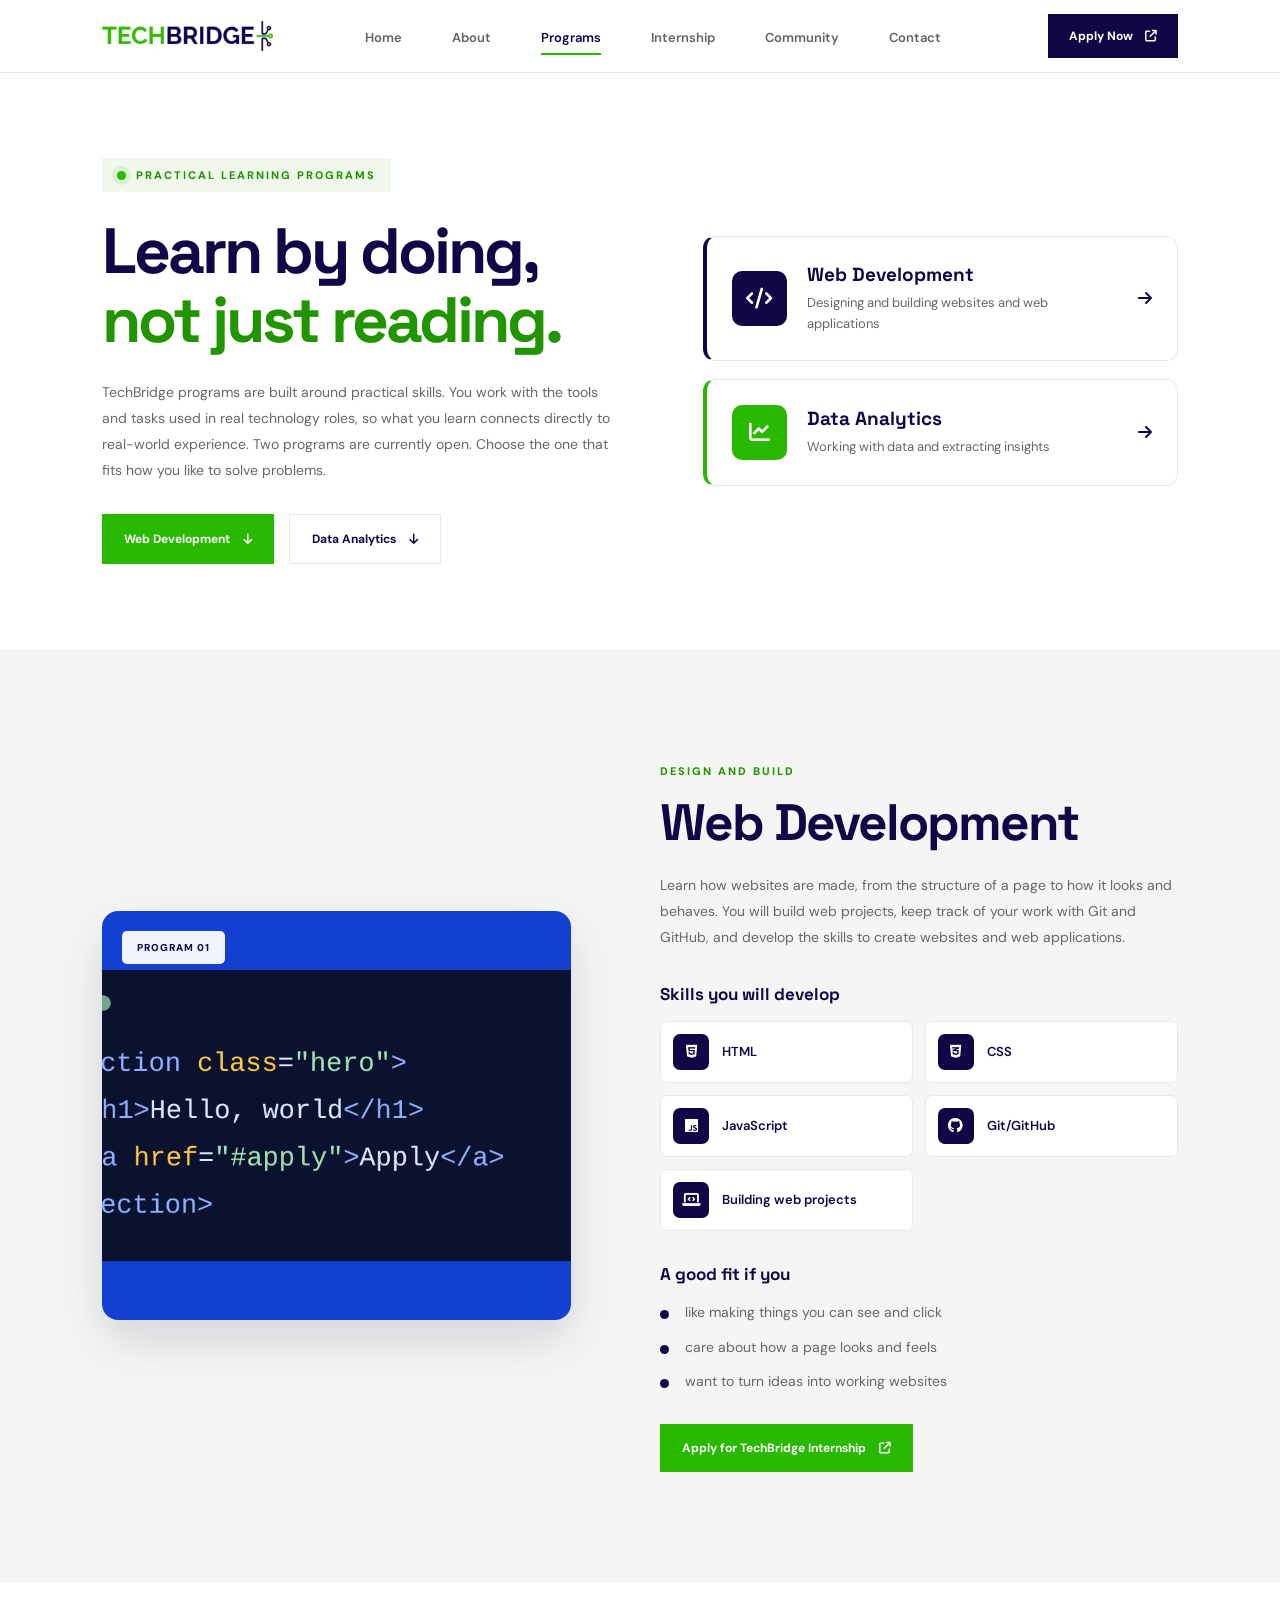
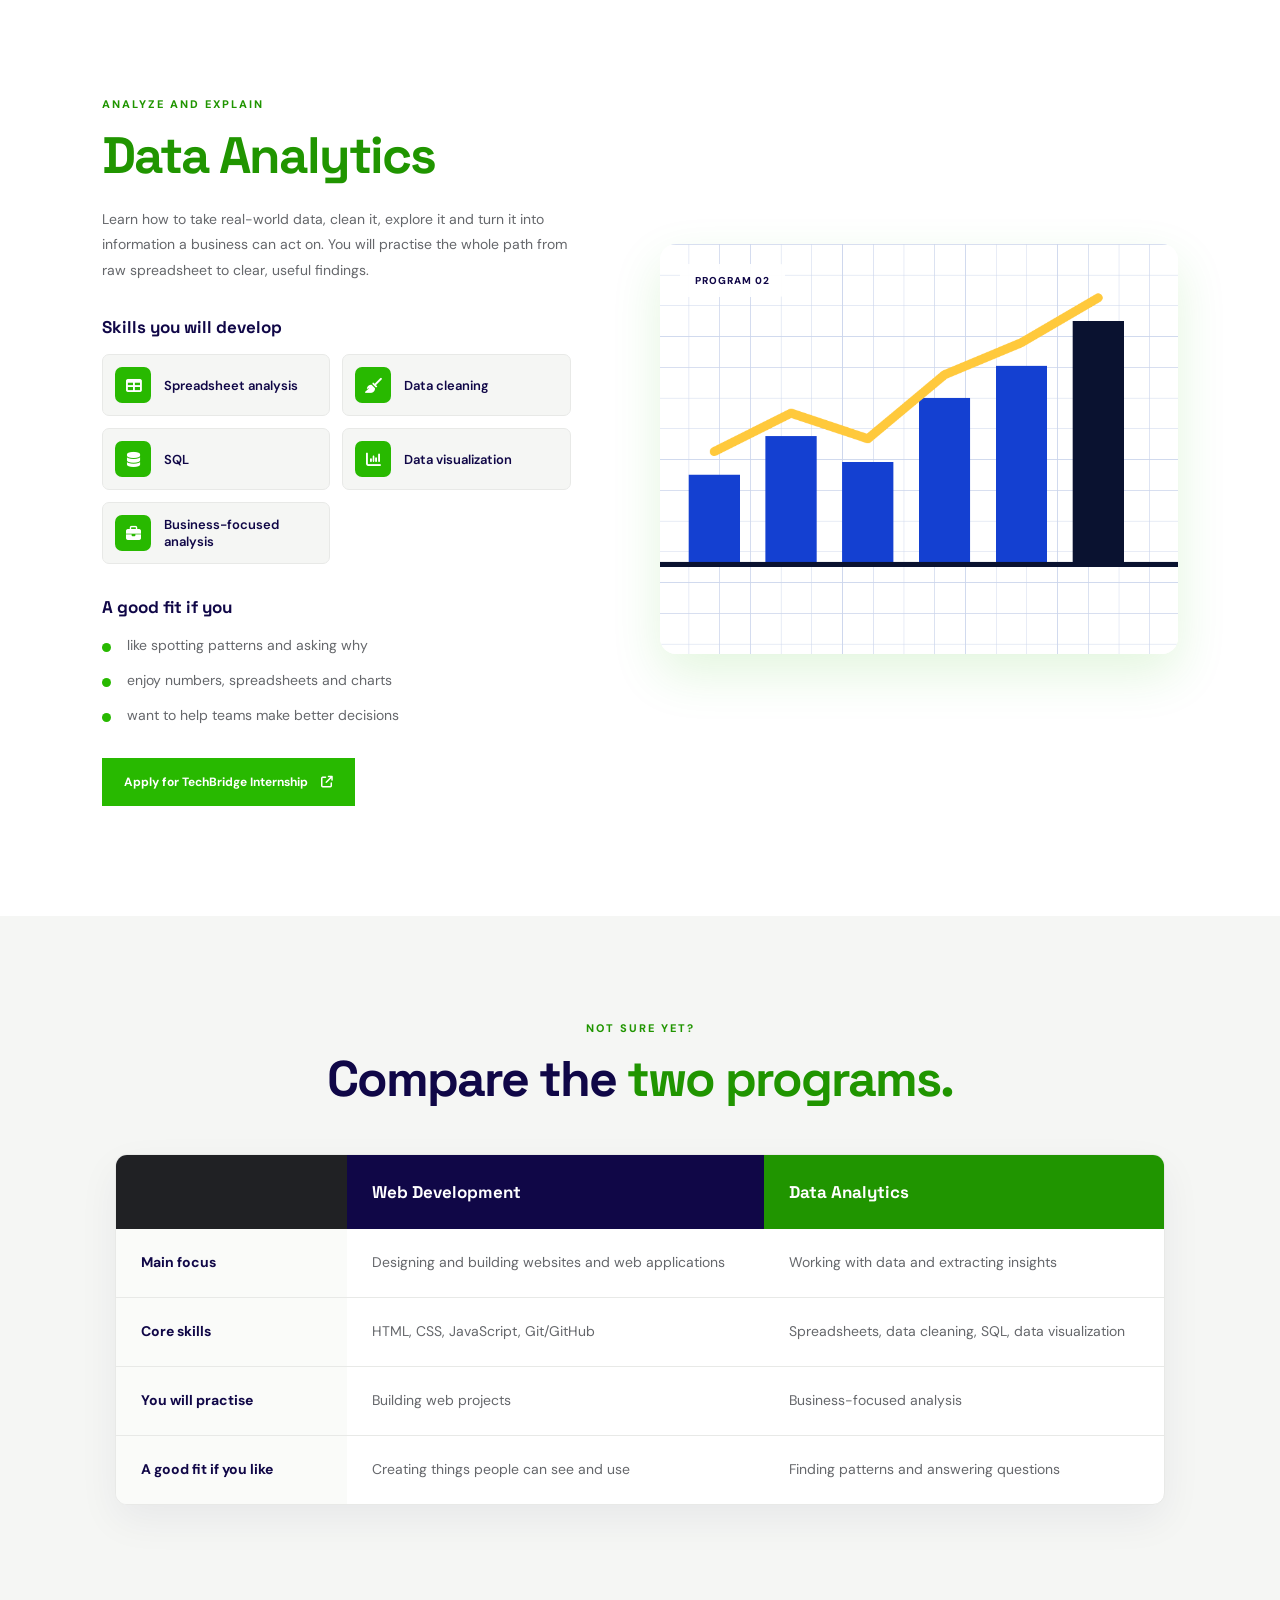
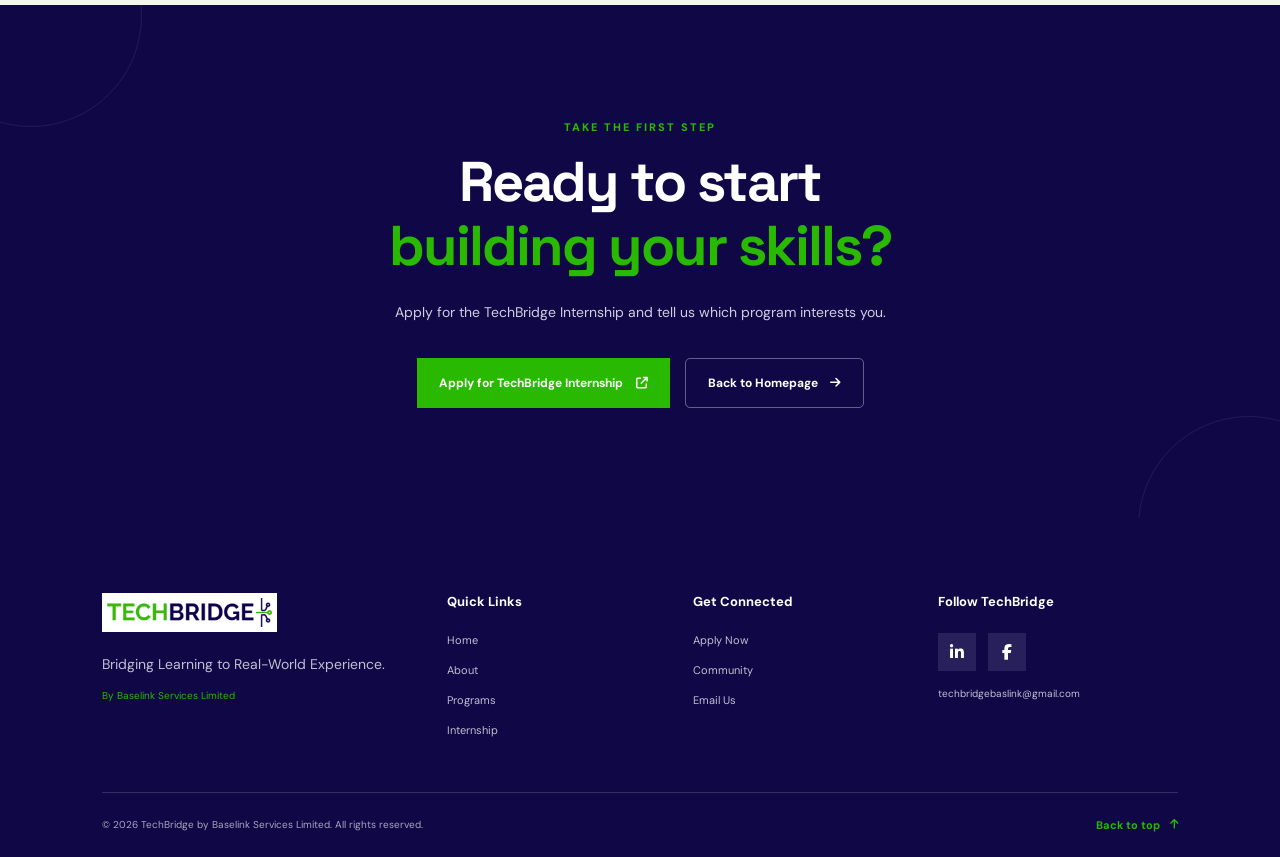
==== programs.html @ 49ab15d7 "Add files via upload" ====
<!DOCTYPE html>
<html lang="en">

<head>
    <meta charset="UTF-8">
    <meta name="viewport" content="width=device-width, initial-scale=1.0">
    <title>Programs | TechBridge</title>
    <meta name="description" content="Explore TechBridge's practical Web Development and Data Analytics programs and apply for the TechBridge internship.">

    <!-- Google Fonts -->
    <link rel="preconnect" href="https://fonts.googleapis.com">
    <link rel="preconnect" href="https://fonts.gstatic.com" crossorigin>
    <link href="https://fonts.googleapis.com/css2?family=DM+Sans:wght@400;500;600;700;800&family=Space+Grotesk:wght@400;500;600;700&display=swap" rel="stylesheet">

    <!-- Font Awesome -->
    <link rel="stylesheet" href="https://cdnjs.cloudflare.com/ajax/libs/font-awesome/6.7.2/css/all.min.css">

    <!-- Task 1 styles first, then the Programs additions -->
    <link rel="stylesheet" href="styles.css">
    <link rel="stylesheet" href="programs.css">
</head>

<body>

    <!-- NAVIGATION -->
    <header class="header">
        <nav class="navbar">

            <a href="index.html" class="logo">
                <img src="images/techbridge-logo.png" alt="TechBridge Logo">
            </a>

            <ul class="nav-links">
                <li><a href="index.html">Home</a></li>
                <li><a href="index.html#about">About</a></li>
                <li><a href="programs.html" class="active" aria-current="page">Programs</a></li>
                <li><a href="index.html#internship">Internship</a></li>
                <li><a href="index.html#community">Community</a></li>
                <li><a href="#contact">Contact</a></li>
            </ul>

            <a href="https://forms.gle/8EbdSy5ttGfLZfjv5" class="nav-button" target="_blank" rel="noopener noreferrer">
                Apply Now <i class="fa-solid fa-arrow-up-right-from-square"></i>
            </a>

            <!-- Mobile Navigation -->
            <details class="mobile-navigation">
                <summary>
                    <i class="fa-solid fa-bars"></i>
                </summary>

                <div class="mobile-links">
                    <a href="index.html">Home</a>
                    <a href="index.html#about">About</a>
                    <a href="programs.html">Programs</a>
                    <a href="index.html#internship">Internship</a>
                    <a href="index.html#community">Community</a>
                    <a href="#contact">Contact</a>
                    <a href="https://forms.gle/8EbdSy5ttGfLZfjv5" target="_blank" rel="noopener noreferrer">Apply Now</a>
                </div>
            </details>

        </nav>
    </header>


    <main>

        <!-- PROGRAMS OVERVIEW -->
        <section class="page-hero" id="top">

            <div class="page-hero-content">

                <div class="hero-label">
                    <span class="status-dot"></span>
                    Practical learning programs
                </div>

                <h1>
                    Learn by doing,
                    <span>not just reading.</span>
                </h1>

                <p class="hero-description">
                    TechBridge programs are built around practical skills.
                    You work with the tools and tasks used in real technology
                    roles, so what you learn connects directly to real-world
                    experience. Two programs are currently open. Choose the one
                    that fits how you like to solve problems.
                </p>

                <div class="hero-buttons">
                    <a href="#web-development" class="primary-button">
                        Web Development
                        <i class="fa-solid fa-arrow-down"></i>
                    </a>

                    <a href="#data-analytics" class="secondary-button">
                        Data Analytics
                        <i class="fa-solid fa-arrow-down"></i>
                    </a>
                </div>

            </div>

            <!-- Quick chooser -->
            <div class="path-chooser">

                <a href="#web-development" class="path-card path-web">
                    <span class="path-icon"><i class="fa-solid fa-code"></i></span>
                    <div>
                        <strong>Web Development</strong>
                        <p>Designing and building websites and web applications</p>
                    </div>
                    <i class="fa-solid fa-arrow-right path-arrow"></i>
                </a>

                <a href="#data-analytics" class="path-card path-data">
                    <span class="path-icon"><i class="fa-solid fa-chart-line"></i></span>
                    <div>
                        <strong>Data Analytics</strong>
                        <p>Working with data and extracting insights</p>
                    </div>
                    <i class="fa-solid fa-arrow-right path-arrow"></i>
                </a>

            </div>

        </section>


        <!-- WEB DEVELOPMENT -->
        <section class="program-detail web-detail section-padding" id="web-development">

            <div class="detail-image">
                <img src="images/web-development.png" alt="Web development illustration">
                <span class="program-number">PROGRAM 01</span>
            </div>

            <div class="detail-body">

                <span class="section-label">DESIGN AND BUILD</span>

                <h2>Web Development</h2>

                <p class="detail-intro">
                    Learn how websites are made, from the structure of a page
                    to how it looks and behaves. You will build web projects,
                    keep track of your work with Git and GitHub, and develop the
                    skills to create websites and web applications.
                </p>

                <h3>Skills you will develop</h3>

                <ul class="skill-list">
                    <li><i class="fa-brands fa-html5"></i> HTML</li>
                    <li><i class="fa-brands fa-css3-alt"></i> CSS</li>
                    <li><i class="fa-brands fa-js"></i> JavaScript</li>
                    <li><i class="fa-brands fa-github"></i> Git/GitHub</li>
                    <li><i class="fa-solid fa-laptop-code"></i> Building web projects</li>
                </ul>

                <h3>A good fit if you</h3>

                <ul class="fit-list">
                    <li>like making things you can see and click</li>
                    <li>care about how a page looks and feels</li>
                    <li>want to turn ideas into working websites</li>
                </ul>

                <a href="https://forms.gle/8EbdSy5ttGfLZfjv5" class="primary-button" target="_blank" rel="noopener noreferrer">
                    Apply for TechBridge Internship
                    <i class="fa-solid fa-arrow-up-right-from-square"></i>
                </a>

            </div>

        </section>


        <!-- DATA ANALYTICS -->
        <section class="program-detail data-detail section-padding" id="data-analytics">

            <div class="detail-image">
                <img src="images/data-analytics.png" alt="Data analytics illustration">
                <span class="program-number">PROGRAM 02</span>
            </div>

            <div class="detail-body">

                <span class="section-label">ANALYZE AND EXPLAIN</span>

                <h2>Data Analytics</h2>

                <p class="detail-intro">
                    Learn how to take real-world data, clean it, explore it and
                    turn it into information a business can act on. You will
                    practise the whole path from raw spreadsheet to clear,
                    useful findings.
                </p>

                <h3>Skills you will develop</h3>

                <ul class="skill-list">
                    <li><i class="fa-solid fa-table"></i> Spreadsheet analysis</li>
                    <li><i class="fa-solid fa-broom"></i> Data cleaning</li>
                    <li><i class="fa-solid fa-database"></i> SQL</li>
                    <li><i class="fa-solid fa-chart-column"></i> Data visualization</li>
                    <li><i class="fa-solid fa-briefcase"></i> Business-focused analysis</li>
                </ul>

                <h3>A good fit if you</h3>

                <ul class="fit-list">
                    <li>like spotting patterns and asking why</li>
                    <li>enjoy numbers, spreadsheets and charts</li>
                    <li>want to help teams make better decisions</li>
                </ul>

                <a href="https://forms.gle/8EbdSy5ttGfLZfjv5" class="primary-button" target="_blank" rel="noopener noreferrer">
                    Apply for TechBridge Internship
                    <i class="fa-solid fa-arrow-up-right-from-square"></i>
                </a>

            </div>

        </section>


        <!-- COMPARISON -->
        <section class="compare section-padding" id="compare">

            <div class="section-heading">
                <span class="section-label">NOT SURE YET?</span>

                <h2>
                    Compare the
                    <span>two programs.</span>
                </h2>
            </div>

            <div class="table-wrap">
                <table>
                    <caption class="sr-only">Comparison of the Web Development and Data Analytics programs</caption>
                    <thead>
                        <tr>
                            <th scope="col"><span class="sr-only">Feature</span></th>
                            <th scope="col" class="col-web">Web Development</th>
                            <th scope="col" class="col-data">Data Analytics</th>
                        </tr>
                    </thead>
                    <tbody>
                        <tr>
                            <th scope="row">Main focus</th>
                            <td>Designing and building websites and web applications</td>
                            <td>Working with data and extracting insights</td>
                        </tr>
                        <tr>
                            <th scope="row">Core skills</th>
                            <td>HTML, CSS, JavaScript, Git/GitHub</td>
                            <td>Spreadsheets, data cleaning, SQL, data visualization</td>
                        </tr>
                        <tr>
                            <th scope="row">You will practise</th>
                            <td>Building web projects</td>
                            <td>Business-focused analysis</td>
                        </tr>
                        <tr>
                            <th scope="row">A good fit if you like</th>
                            <td>Creating things people can see and use</td>
                            <td>Finding patterns and answering questions</td>
                        </tr>
                    </tbody>
                </table>
            </div>

        </section>


        <!-- CALL TO ACTION -->
        <section class="programs-cta section-padding" id="apply">

            <div class="programs-cta-content">

                <span class="section-label">TAKE THE FIRST STEP</span>

                <h2>
                    Ready to start
                    <span>building your skills?</span>
                </h2>

                <p>
                    Apply for the TechBridge Internship and tell us which
                    program interests you.
                </p>

                <div class="hero-buttons">
                    <a href="https://forms.gle/8EbdSy5ttGfLZfjv5" class="primary-button" target="_blank" rel="noopener noreferrer">
                        Apply for TechBridge Internship
                        <i class="fa-solid fa-arrow-up-right-from-square"></i>
                    </a>

                    <a href="index.html" class="light-button">
                        Back to Homepage
                        <i class="fa-solid fa-arrow-right"></i>
                    </a>
                </div>

            </div>

        </section>

    </main>


    <!-- FOOTER -->
    <footer class="footer" id="contact">

        <div class="footer-main">

            <div class="footer-brand">

                <a href="index.html" class="footer-logo">
                    <img src="images/techbridge-logo.png" alt="TechBridge Logo">
                </a>

                <p>
                    Bridging Learning to Real-World Experience.
                </p>

                <span class="footer-company">
                    By Baselink Services Limited
                </span>

            </div>


            <div class="footer-links">

                <h4>Quick Links</h4>

                <a href="index.html">Home</a>
                <a href="index.html#about">About</a>
                <a href="programs.html">Programs</a>
                <a href="index.html#internship">Internship</a>

            </div>


            <div class="footer-links">

                <h4>Get Connected</h4>

                <a href="https://forms.gle/8EbdSy5ttGfLZfjv5" target="_blank" rel="noopener noreferrer">Apply Now</a>
                <a href="index.html#community">Community</a>
                <a href="mailto:techbridgebaslink@gmail.com">
                    Email Us
                </a>

            </div>


            <div class="footer-social">

                <h4>Follow TechBridge</h4>

                <div class="social-icons">

                    <a href="https://www.linkedin.com/company/techbridge-services/" target="_blank" rel="noopener noreferrer" aria-label="TechBridge on LinkedIn">
                        <i class="fa-brands fa-linkedin-in"></i>
                    </a>

                    <a href="https://www.facebook.com/p/Baselink-Services-100066771475783/" target="_blank" rel="noopener noreferrer" aria-label="Baselink Services on Facebook">
                        <i class="fa-brands fa-facebook-f"></i>
                    </a>

                </div>

                <p>techbridgebaslink@gmail.com</p>

            </div>

        </div>


        <div class="footer-bottom">

            <p>
                &copy; 2026 TechBridge by Baselink Services Limited.
                All rights reserved.
            </p>

            <a href="#top">
                Back to top
                <i class="fa-solid fa-arrow-up"></i>
            </a>

        </div>

    </footer>

</body>
</html>
---- styles.css ----
:root {
    --green: #28b900;
    --green-dark: #209500;
    --navy: #100747;
    --white: #ffffff;
    --ash: #f5f6f4;
    --text: #65676b;
    --dark: #202124;
    --border: #e8e9e7;
    --transition: 0.35s ease;
    --body-size: 14px;
    --body-size-mobile: 14px;
    --body-line-height: 1.8;
}

* {
    margin: 0;
    padding: 0;
    box-sizing: border-box;
}

html {
    scroll-behavior: smooth;
}

body {
    font-family: 'DM Sans', sans-serif;
    color: var(--dark);
    background: var(--white);
    overflow-x: hidden;
    max-width: 100%;
}

a {
    text-decoration: none;
    color: inherit;
}

img {
    width: 100%;
    display: block;
    object-fit: cover;
} 

.section-padding {
    padding: 105px 8%;
}

.section-label {
    display: block;
    font-size: 11px;
    font-weight: 800;
    letter-spacing: 2.5px;
    color: var(--green-dark);
    margin-bottom: 20px;
}


/* ==========================================
   NAVBAR
========================================== */

.header {
    position: sticky;
    top: 0;
    z-index: 1000;
    background: var(--white);
    border-bottom: 1px solid var(--border);
}

.navbar {
    min-height: 72px;
    padding: 0 8%;
    display: flex;
    align-items: center;
    justify-content: space-between;
    gap: 30px;
}

.logo {
    width: 155px;
    flex-shrink: 0;
    
}

.logo img {
    object-fit: contain;
    width: auto;
    height: 30px; 
}

.nav-links {
    display: flex;
    align-items: center;
    gap: 50px;
    list-style: none;
}

.nav-links a {
    position: relative;
    font-size: 13px;
    font-weight: 600;
    color: #626262;
    padding: 12px 0;
    transition: var(--transition);
}

.nav-links a::after {
    content: "";
    position: absolute;
    left: 0;
    bottom: 3px;
    width: 0;
    height: 2px;
    background: var(--green);
    transition: width 0.3s ease;
}

.nav-links a:hover {
    color: var(--navy);
}

.nav-links a:hover::after {
    width: 100%;
}


.nav-button {
    background: var(--navy);
    color: var(--white);
    padding: 14px 21px;
    display: flex;
    align-items: center;
    gap: 12px;
    font-size: 12px;
    font-weight: 700;
    transition: var(--transition);
}

.nav-button:hover {
    background: var(--green-dark);
    transform: translateY(-3px);
}


/* MOBILE NAV */

.mobile-navigation {
    display: none;
    position: relative;
}

.mobile-navigation summary {
    list-style: none;
    cursor: pointer;
    background: var(--ash);
    width: 43px;
    height: 43px;
    display: grid;
    place-items: center;
    color: var(--navy);
    font-size: 19px;
}

.mobile-navigation summary::-webkit-details-marker {
    display: none;
}

.mobile-links {
    position: absolute;
    top: 55px;
    right: 0;
    width: 240px;
    padding: 12px;
    background: var(--white);
    box-shadow: 0 15px 40px rgba(16, 7, 71, 0.12);
    border: 1px solid var(--border);
    display: flex;
    flex-direction: column;
    animation: menuOpen 0.25s ease;
}

.mobile-links a {
    padding: 13px;
    font-size: 13px;
    font-weight: 600;
    transition: var(--transition);
}

.mobile-links a:hover {
    background: var(--ash);
    color: var(--green-dark);
    padding-left: 20px;
}


/* ==========================================
   HERO
========================================== */

.hero {
    min-height: auto;
    padding: 50px 8% 80px;
    display: grid;
    grid-template-columns: 1.05fr 0.95fr;
    align-items: center;
    gap: 60px;
}

.hero-label {
    display: inline-flex;
    align-items: center;
    gap: 10px;
    padding: 10px 15px;
    background: #f0f8ed;
    color: var(--navy);
    font-size: 11px;
    font-weight: 700;
    margin-bottom: 28px;
}

.status-dot {
    width: 8px;
    height: 8px;
    background: var(--green);
    border-radius: 50%;
}

.hero h1 {
    font-family: 'Space Grotesk', sans-serif;
    font-size: clamp(48px, 5.5vw, 73px);
    line-height: 1.08;
    letter-spacing: -3px;
    color: var(--navy);
}

.hero h1 span {
    color: var(--green);
    display: block;
}

.hero-description {
    max-width: 500px;
    font-size: var(--body-size);
    line-height: var(--body-line-height);
    color: var(--text);
    margin: 25px 0 30px;
}

.hero-buttons {
    display: flex;
    flex-wrap: wrap;
    gap: 13px;

}

.primary-button,
.secondary-button {
    padding: 16px 22px;
    display: inline-flex;
    align-items: center;
    gap: 13px;
    font-size: 12px;
    font-weight: 700;
    transition: var(--transition);
}

.primary-button {
    background: var(--green);
    color: var(--white);
}

.primary-button:hover {
    background: var(--navy);
    transform: translateY(-4px);
    box-shadow: 0 10px 25px rgba(16, 7, 71, 0.15);
}

.secondary-button {
    border: 1px solid var(--border);
    color: var(--navy);
}

.secondary-button:hover {
    background: var(--ash);
    border-color: var(--navy);
}

.hero-bottom {
    display: flex;
    align-items: center;
    gap: 15px;
    margin-top: 60px;
}

.hero-line {
    width: 45px;
    height: 2px;
    background: var(--green);
}

.hero-bottom p {
    display: flex;
    flex-direction: column;
    gap: 4px;
}

.hero-bottom strong {
    color: var(--navy);
    font-size: 10px;
    letter-spacing: 2px;
}

.hero-bottom span {
    color: #929292;
    font-size: 10px;
}


/* HERO IMAGE */

.hero-visual {
    position: relative;
    min-height: 480px;
    display: flex;
    align-items: center;
    justify-content: center;
}

.visual-background {
    position: absolute;
    width: 82%;
    height: 90%;
    right: 0;
    top: 0;
    background: var(--ash);
    border-radius: 48% 48% 0 0;
}

.hero-image {
    position: relative;
    z-index: 1;
    width: 86%;
    height: 405px;
    overflow: hidden;
    border-radius: 3px;
    box-shadow: 15px 15px 0 rgba(40, 185, 0, 0.15);
}

.hero-image img {
    height: 100%;
    transition: transform 0.7s ease;
}

.hero-image:hover img {
    transform: scale(1.05);
}

.floating-note {
    position: absolute;
    z-index: 2;
    bottom: 55px;
    left: 0;
    display: flex;
    align-items: center;
    gap: 13px;
    background: var(--white);
    padding: 16px;
    box-shadow: 0 10px 35px rgba(0, 0, 0, 0.1);
    animation: float 4s ease-in-out infinite;
}

.note-icon {
    width: 42px;
    height: 42px;
    background: #eef8e9;
    color: var(--green-dark);
    display: grid;
    place-items: center;
}

.floating-note strong {
    font-size: 12px;
    color: var(--navy);
}

.floating-note p {
    font-size: 10px;
    color: var(--text);
    margin-top: 4px;
}

.visual-caption {
    position: absolute;
    right: 0;
    bottom: 5px;
    display: flex;
    gap: 14px;
    font-size: 9px;
    font-weight: 800;
    letter-spacing: 1px;
    color: var(--navy);
}


/* ==========================================
   ABOUT
========================================== */

.about {
    background: var(--ash);
}

.section-heading {
    text-align: center;
    margin-bottom: 65px;
}

.section-heading h2,
.programs-heading h2 {
    font-family: 'Space Grotesk', sans-serif;
    font-size: clamp(35px, 4vw, 48px);
    line-height: 1.2;
    letter-spacing: -1.5px;
    color: var(--navy);
}

.section-heading h2 span,
.programs-heading h2 span {
    color: var(--green-dark);
}

.about-content {
    display: grid;
    grid-template-columns: 1fr 0.9fr;
    align-items: center;
    gap: 80px;
}

.about-image {
    height: 350px;
    position: relative;
    overflow: hidden;
    border-radius: 16px;
    box-shadow: 0 12px 35px rgba(16, 7, 71, 0.19);
}

.about-image img {
    height: 100%;
    transition: transform 0.7s ease;
}

.about-image:hover img {
    transform: scale(1.04);
}

.image-caption {
    position: absolute;
    bottom: 18px;
    left: 18px;
    right: 18px;
    padding: 17px;
    display: flex;
    justify-content: space-around;
    background: var(--navy);
    color: var(--white);
    font-size: 9px;
    font-weight: 800;
    letter-spacing: 1px;
}

.about-text .small-heading {
    color: var(--green-dark);
    font-size: 11px;
    font-weight: 800;
    letter-spacing: 2px;
}

.about-text h3 {
    font-family: 'Space Grotesk', sans-serif;
    font-size: 36px;
    line-height: 1.25;
    color: var(--navy);
    margin: 18px 0 22px;
}

.about-text p {
    color: var(--text);
    font-size: var(--body-size);
    line-height: var(--body-line-height);
    margin-bottom: 17px;
}

.text-link {
    display: inline-flex;
    align-items: center;
    gap: 12px;
    margin-top: 15px;
    color: var(--navy);
    font-size: 12px;
    font-weight: 800;
    transition: var(--transition);
}

.text-link:hover {
    color: var(--green-dark);
    gap: 19px;
}


/* ==========================================
   PROGRAMS
========================================== */

.programs {
    background: var(--white);
}

.programs-heading {
    display: flex;
    justify-content: space-between;
    align-items: end;
    gap: 50px;
    margin-bottom: 55px;
}

.programs-heading p {
    max-width: 390px;
    color: var(--text);
    font-size: var(--body-size);
    line-height: var(--body-line-height);
}

.program-list {
    display: grid;
    grid-template-columns: repeat(2, 1fr);
    gap: 30px;
}

.program-item {
    position: relative;
    border: 1px solid var(--border);
    transition: var(--transition);
    overflow: hidden;
}

.program-item:hover {
    transform: translateY(-7px);
    border-color: var(--green);
    box-shadow: 0 20px 45px rgba(16, 7, 71, 0.08);
}

.program-image {
    height: 265px;
    overflow: hidden;
    position: relative;
}

.program-image img {
    height: 100%;
    transition: transform 0.7s ease;
}

.program-item:hover .program-image img {
    transform: scale(1.07);
}

.program-number {
    position: absolute;
    top: 18px;
    left: 18px;
    padding: 10px 13px;
    background: var(--white);
    color: var(--navy);
    font-size: 11px;
    font-weight: 800;
}

.program-info {
    padding: 30px;
}

.program-category {
    font-size: 10px;
    font-weight: 800;
    color: var(--green-dark);
    letter-spacing: 2px;
}

.program-info h3 {
    font-family: 'Space Grotesk', sans-serif;
    font-size: 27px;
    color: var(--navy);
    margin: 13px 0;
}

.program-info p {
    color: var(--text);
    font-size: var(--body-size);
    line-height: var(--body-line-height);
}

.program-link {
    display: inline-flex;
    gap: 12px;
    margin-top: 24px;
    font-size: 12px;
    font-weight: 800;
    color: var(--navy);
    transition: var(--transition);
}

.program-link:hover {
    color: var(--green-dark);
    gap: 20px;
}

.program-icon {
    position: absolute;
    top: 235px;
    right: 25px;
    width: 58px;
    height: 58px;
    border: 5px solid var(--white);
    border-radius: 50%;
    background: var(--green);
    color: var(--white);
    display: grid;
    place-items: center;
    transition: var(--transition);
}

.program-item:hover .program-icon {
    background: var(--navy);
    transform: rotate(10deg);
}


/* ==========================================
   INTERNSHIP
========================================== */

.internship {
    background: var(--navy);
    color: var(--white);
    display: grid;
    grid-template-columns: 1.1fr 0.9fr;
    align-items: center;
    gap: 70px;
    overflow: hidden;
}

.internship .section-label {
    color: var(--green);
}

.internship-content h2 {
    font-family: 'Space Grotesk', sans-serif;
    font-size: clamp(38px, 4.5vw, 55px);
    line-height: 1.15;
    letter-spacing: -2px;
    margin-bottom: 25px;
}

.internship-content h2 span {
    display: block;
    color: var(--green);
}

.internship-content > p {
    color: #c5c2d5;
    font-size: var(--body-size);
    line-height: var(--body-line-height);
}

.internship-details {
    display: flex;
    flex-direction: column;
    gap: 22px;
    margin: 35px 0;
}

.internship-detail {
    display: flex;
    align-items: flex-start;
    gap: 18px;
}

.internship-detail > i {
    width: 43px;
    height: 43px;
    flex-shrink: 0;
    background: rgba(40, 185, 0, 0.12);
    color: var(--green);
    display: grid;
    place-items: center;
}

.internship-detail div {
    display: flex;
    flex-direction: column;
    gap: 5px;
}

.internship-detail strong {
    font-size: 13px;
}

.internship-detail span {
    color: #b8b5c9;
    font-size: 11px;
    line-height: 1.7;
}

.internship-button {
    display: inline-flex;
    align-items: center;
    gap: 15px;
    padding: 16px 22px;
    background: var(--green);
    color: var(--white);
    font-size: 12px;
    font-weight: 800;
    transition: var(--transition);
}

.internship-button:hover {
    background: var(--white);
    color: var(--navy);
    transform: translateY(-4px);
}


/* INTERNSHIP GRAPHIC */

.internship-visual {
    min-height: 390px;
    display: flex;
    justify-content: center;
    align-items: center;
    position: relative;
}

.internship-circle {
    position: relative;
    z-index: 2;
    width: 270px;
    height: 270px;
    border-radius: 50%;
    background: var(--green);
    color: var(--white);
    display: flex;
    flex-direction: column;
    justify-content: center;
    align-items: center;
    box-shadow: 0 0 0 25px rgba(40, 185, 0, 0.08),
                0 0 0 55px rgba(40, 185, 0, 0.04);
    animation: pulse 4s ease-in-out infinite;
}

.internship-circle span {
    font-family: 'Space Grotesk', sans-serif;
    font-size: 100px;
    line-height: 1;
    font-weight: 700;
}

.internship-circle small {
    font-size: 10px;
    font-weight: 800;
    letter-spacing: 2px;
    text-align: center;
    line-height: 1.7;
}

.circle-decoration {
    position: absolute;
    width: 350px;
    height: 350px;
    border: 1px dashed rgba(255, 255, 255, 0.3);
    border-radius: 50%;
    animation: rotate 30s linear infinite;
}

.internship-caption {
    position: absolute;
    bottom: 0;
    font-size: 9px;
    letter-spacing: 3px;
    color: #aaa5c2;
}


/* ==========================================
   APPLICATION
========================================== */

.application {
    background: var(--ash);
    display: flex;
    align-items: center;
    justify-content: space-between;
    gap: 40px;
    overflow: hidden;
}

.application-content h2 {
    font-family: 'Space Grotesk', sans-serif;
    color: var(--navy);
    font-size: clamp(35px, 4vw, 50px);
    line-height: 1.2;
    letter-spacing: -1.5px;
}

.application-content h2 span {
    display: block;
    color: var(--green-dark);
}

.application-content p {
    color: var(--text);
    font-size: var(--body-size);
    line-height: var(--body-line-height);
    max-width: 520px;
    margin: 22px 0 28px;
}

.application-decoration {
    flex-shrink: 0;
    width: 170px;
    height: 170px;
    border: 2px solid rgba(40, 185, 0, 0.2);
    border-radius: 50%;
    display: grid;
    place-items: center;
    color: var(--green);
    font-size: 60px;
    animation: float 5s ease-in-out infinite;
}


/* ==========================================
   COMMUNITY
========================================== */

.community {
    display: flex;
    align-items: center;
    gap: 40px;
    background: var(--white);
}

.community-icon {
    width: 100px;
    height: 100px;
    flex-shrink: 0;
    border-radius: 50%;
    background: #eaf8e6;
    color: #1caa39;
    display: grid;
    place-items: center;
    font-size: 45px;
    transition: var(--transition);
}

.community:hover .community-icon {
    transform: scale(1.08) rotate(-8deg);
}

.community-content h2 {
    font-family: 'Space Grotesk', sans-serif;
    font-size: clamp(32px, 4vw, 45px);
    color: var(--navy);
    line-height: 1.2;
}

.community-content h2 span {
    color: var(--green-dark);
}

.community-content p {
    font-size: var(--body-size);
    color: var(--text);
    margin: 18px 0 25px;
    line-height: var(--body-line-height);
}

.community-button {
    display: inline-flex;
    align-items: center;
    gap: 15px;
    padding: 15px 22px;
    background: #1caa39;
    color: var(--white);
    font-size: 12px;
    font-weight: 700;
    transition: var(--transition);
}

.community-button:hover {
    background: var(--navy);
    transform: translateY(-4px);
}


/* ==========================================
   FOOTER
========================================== */

.footer {
    background: var(--navy);
    color: var(--white);
    padding: 75px 8% 25px;
}

.footer-main {
    display: grid;
    grid-template-columns: 1.5fr 1fr 1fr 1.2fr;
    gap: 45px;
    padding-bottom: 55px;
}

.footer-logo {
    display: block;
    width: 175px;
    background: var(--white);
    padding: 5px;
}

.footer-logo img {
    object-fit: contain;
}

.footer-brand p {
    color: #c1bfd0;
    font-size: var(--body-size);
    line-height: var(--body-line-height);
    margin-top: 20px;
}

.footer-company {
    display: inline-block;
    margin-top: 12px;
    color: var(--green);
    font-size: 10px;
}

.footer-links,
.footer-social {
    display: flex;
    flex-direction: column;
    gap: 16px;
}

.footer-links h4,
.footer-social h4 {
    font-size: 13px;
    margin-bottom: 7px;
}

.footer-links a {
    width: fit-content;
    font-size: 11px;
    color: #c1bfd0;
    transition: var(--transition);
}

.footer-links a:hover {
    color: var(--green);
    transform: translateX(5px);
}

.social-icons {
    display: flex;
    gap: 12px;
}

.social-icons a {
    width: 38px;
    height: 38px;
    display: grid;
    place-items: center;
    background: rgba(255, 255, 255, 0.1);
    color: var(--white);
    transition: var(--transition);
}

.social-icons a:hover {
    background: var(--green);
    transform: translateY(-4px);
}

.footer-social p {
    font-size: 10px;
    color: #c1bfd0;
    word-break: break-word;
}

.footer-bottom {
    border-top: 1px solid rgba(255, 255, 255, 0.15);
    padding-top: 25px;
    display: flex;
    justify-content: space-between;
    align-items: center;
    gap: 20px;
}

.footer-bottom p {
    color: #aaa6bd;
    font-size: 10px;
}

.footer-bottom a {
    display: flex;
    align-items: center;
    gap: 10px;
    color: var(--green);
    font-size: 11px;
    font-weight: 700;
    transition: var(--transition);
}

.footer-bottom a:hover {
    color: var(--white);
}


/* ==========TECHBRIDGE  ANIMATIONS============== */

/* ===== HERO ENTRANCE (plays on page load) ===== */

.hero-label,
.hero h1,
.hero-description,
.hero-buttons,
.hero-bottom {
    animation: slideUp 1s cubic-bezier(0.22, 1, 0.36, 1) both;
}

.hero-label       { animation-delay: 0.1s; }
.hero h1          { animation-delay: 0.3s; }
.hero-description { animation-delay: 0.5s; }
.hero-buttons     { animation-delay: 0.7s; }
.hero-bottom      { animation-delay: 0.9s; }

.hero-visual {
    animation: fadeIn 1.4s ease 0.4s both;
} 

/* ===== SCROLL REVEAL ===== */

@supports (animation-timeline: view()) {

    .about .section-heading,
    .about-image,
    .about-text,
    .programs-heading,
    .program-item,
    .internship-content,
    .internship-visual,
    .application-content,
    .community-icon,
    .community-content,
    .footer-main{
        animation: revealUp linear backwards;
        animation-timeline: view();
        animation-range: entry 0% cover 30%;
    }

    /* slide in from the sides */
    .about-image { animation-name: revealLeft; }
    .about-text  { animation-name: revealRight; }

    .program-item:nth-child(even) {
        animation-range: entry 10% cover 35%;
    }
}

@keyframes revealLeft {
    from { opacity: 0; transform: translateX(-70px); }
    to   { opacity: 1; transform: translateX(0); }
}

@keyframes revealRight {
    from { opacity: 0; transform: translateX(70px); }
    to   { opacity: 1; transform: translateX(0); }
}

/* ===== KEYFRAMES ===== */

@keyframes slideUp {
    from { opacity: 0; transform: translateY(50px); }
    to   { opacity: 1; transform: translateY(0); }
}

@keyframes fadeIn {
    from { opacity: 0; }
    to   { opacity: 1; }
}

@keyframes revealUp {
    from { opacity: 0; transform: translateY(70px); }
    to   { opacity: 1; transform: translateY(0); }
}

@keyframes float {
    0%, 100% { transform: translateY(0); }
    50%      { transform: translateY(-12px); }
}

@keyframes pulse {
    0%, 100% {
        box-shadow: 0 0 0 25px rgba(40,185,0,.08),
                    0 0 0 55px rgba(40,185,0,.04);
    }
    50% {
        box-shadow: 0 0 0 35px rgba(40,185,0,.08),
                    0 0 0 70px rgba(40,185,0,.04);
    }
}

@keyframes rotate {
    from { transform: rotate(0deg); }
    to   { transform: rotate(360deg); }
}

@keyframes menuOpen {
    from { opacity: 0; transform: translateY(-8px); }
    to   { opacity: 1; transform: translateY(0); }
}

/* ==========================================
   TABLET
========================================== */

@media (max-width: 1050px) {

    .navbar {
        padding: 0 5%;
        gap: 15px;
    }

    .nav-links {
        gap: 17px;
    }

    .nav-links a {
        font-size: 11px;
    }

    .nav-button {
        padding: 12px;
    }

    .hero,
    .section-padding {
        padding-left: 6%;
        padding-right: 6%;
    }

    .hero {
        padding: 45px 6% 70px;
        gap: 35px;
    }

    .logo img {
        height:34px;
    }

    .hero h1 {
        font-size: 55px;
    }

    .about-content {
        gap: 45px;
    }

    .footer-main {
        gap: 25px;
    }
}


/* ==========================================
   MOBILE
========================================== */

@media (max-width: 768px) {

    .navbar {
        min-height: 64px;
        padding: 0 5%;
    }

    .logo img {
        height: 32px;
    }
    .logo {
        width: 135px;
    }

    .nav-links,
    .nav-button {
        display: none;
    }

    .mobile-navigation {
        display: block;
    }

    .hero {
        grid-template-columns: 1fr;
        padding: 40px 6% 55px;
        gap: 35px;
    }

    .hero h1 {
        font-size: clamp(43px, 9vw, 58px);
        letter-spacing: -2px;
    }

    .hero-description {
        font-size: var(--body-size-mobile);
    }

    .hero-visual {
        min-height: 370px;
    }

    .hero-image {
        height: 315px;
    }

    .floating-note {
        bottom: 35px;
        left: -5px;
    }

    .hero-bottom {
        margin-top: 40px;
    }

    .section-padding {
        padding: 65px 6%;
    }

    .section-heading {
        margin-bottom: 40px;
    }

    .about-content {
        grid-template-columns: 1fr;
        gap: 30px;
    }

    .about-image {
        height: 340px;
    }

    .about-text h3 {
        font-size: 31px;
    }

    .programs-heading {
        flex-direction: column;
        align-items: flex-start;
        gap: 20px;
        margin-bottom: 30px;
    }

    .program-list {
        grid-template-columns: 1fr;
    }

    .internship {
        grid-template-columns: 1fr;
        gap: 35px;
    }

    .internship-visual {
        min-height: 340px;
    }

    .internship-circle {
        width: 230px;
        height: 230px;
    }

    .internship-circle span {
        font-size: 85px;
    }

    .circle-decoration {
        width: 290px;
        height: 290px;
    }

    .community {
        gap: 18px;
    }

    .community-icon {
        width: 70px;
        height: 70px;
        font-size: 32px;
    }

    .footer-main {
        grid-template-columns: repeat(2, 1fr);
        gap: 40px 25px;
    }
}


/* ==========================================
   SMALL MOBILE
========================================== */

@media (max-width: 480px) {

    .hero {
        padding-top: 30px;
    }
    
    .logo img{
        height: 30px;
    }

    .hero h1 {
        font-size: 43px;
    }

    .hero-label {
        font-size: 10px;
    }

    .hero-buttons {
        flex-direction: column;
        align-items: flex-start;
    }

    .primary-button,
    .secondary-button {
        justify-content: center;
    }

    .hero-visual {
        min-height: 310px;
    }

    .hero-image {
        height: 255px;
    }

    .visual-caption {
        font-size: 7px;
        gap: 9px;
    }

    .section-heading h2,
    .programs-heading h2 {
        font-size: 34px;
    }

    .about-image {
        height: 270px;
    }

    .about-text h3 {
        font-size: 28px;
    }

    .program-image {
        height: 220px;
    }

    .program-icon {
        top: 190px;
    }

    .program-info {
        padding: 24px;
    }

    .program-info h3 {
        font-size: 23px;
    }

    .internship-content h2 {
        font-size: 39px;
    }

    .application {
        flex-direction: column;
        align-items: flex-start;
    }

    .application-decoration {
        display: none;
    }

    .community {
        flex-direction: column;
        align-items: flex-start;
    }

    .community-content h2 {
        font-size: 34px;
    }

    .footer-main {
        grid-template-columns: 1fr;
        gap: 25px;
    }

    .footer-bottom {
        flex-direction: column;
        align-items: flex-start;
        line-height: 1.8;
    }
}


/* =========REDUCED MOTION================= */

@media (prefers-reduced-motion: reduce) {

    *,
    *::before,
    *::after {
        animation-duration: 0.01ms !important;
        animation-iteration-count: 1 !important;
        transition-duration: 0.01ms !important;
        scroll-behavior: auto !important;
    }
}

main,
footer {
    overflow-x: clip
}
---- programs.css ----
/* ==========================================
   TECHBRIDGE — PROGRAMS PAGE REDESIGN
   Complete programs.css
========================================== */

/* ==========================================
   1. GLOBAL PAGE SETTINGS
========================================== */

html {
    scroll-padding-top: 90px;
}

.nav-links a.active {
    color: var(--navy);
}

.nav-links a.active::after {
    width: 100%;
}

.sr-only {
    position: absolute;
    width: 1px;
    height: 1px;
    overflow: hidden;
    clip: rect(0, 0, 0, 0);
    white-space: nowrap;
}

.page-hero,
.program-detail,
.compare,
.programs-cta {
    overflow: hidden;
}


/* ==========================================
   2. PROGRAMS HERO
========================================== */

.page-hero {
    min-height: 490px;
    padding: 85px 8%;
    display: grid;
    grid-template-columns: 1.05fr 0.95fr;
    align-items: center;
    gap: 75px;
    background: var(--white);
}

.page-hero-content {
    max-width: 620px;
}

.hero-label {
    display: inline-flex;
    align-items: center;
    gap: 10px;
    margin-bottom: 25px;
    color: var(--green-dark);
    font-size: 11px;
    font-weight: 800;
    letter-spacing: 2px;
    text-transform: uppercase;
}

.status-dot {
    width: 9px;
    height: 9px;
    border-radius: 50%;
    background: var(--green);
    box-shadow: 0 0 0 5px rgba(40, 185, 0, 0.12);
}

.page-hero h1 {
    font-family: 'Space Grotesk', sans-serif;
    font-size: clamp(44px, 5vw, 66px);
    line-height: 1.08;
    letter-spacing: -3px;
    color: var(--navy);
    margin-bottom: 24px;
}

.page-hero h1 span {
    display: block;
    color: var(--green-dark);
}

.page-hero .hero-description {
    max-width: 520px;
    color: var(--text);
    font-size: var(--body-size);
    line-height: 1.85;
}

.hero-buttons {
    display: flex;
    flex-wrap: wrap;
    gap: 15px;
    margin-top: 30px;
}


/* ==========================================
   3. PROGRAMME QUICK SELECTOR
========================================== */

.path-chooser {
    display: flex;
    flex-direction: column;
    gap: 18px;
}

.path-card {
    position: relative;
    display: flex;
    align-items: center;
    gap: 20px;
    padding: 25px;
    background: var(--white);
    border: 1px solid var(--border);
    border-radius: 12px;
    transition: var(--transition);
    text-decoration: none;
}

.path-card:hover {
    transform: translateY(-5px);
    box-shadow: 0 16px 35px rgba(16, 7, 71, 0.09);
}

.path-web {
    border-left: 4px solid var(--navy);
}

.path-data {
    border-left: 4px solid var(--green);
}

.path-icon {
    width: 55px;
    height: 55px;
    flex-shrink: 0;
    display: grid;
    place-items: center;
    border-radius: 10px;
    color: var(--white);
    font-size: 21px;
}

.path-web .path-icon {
    background: var(--navy);
}

.path-data .path-icon {
    background: var(--green);
}

.path-card strong {
    display: block;
    font-family: 'Space Grotesk', sans-serif;
    font-size: 19px;
    color: var(--navy);
}

.path-card p {
    margin-top: 6px;
    color: var(--text);
    font-size: 13px;
    line-height: 1.6;
}

.path-arrow {
    margin-left: auto;
    color: var(--navy);
    transition: var(--transition);
}

.path-card:hover .path-arrow {
    transform: translateX(5px);
}


/* ==========================================
   4. PROGRAMME PRESENTATION
========================================== */

.program-detail {
    display: grid;
    grid-template-columns: minmax(0, 0.95fr) minmax(0, 1.05fr);
    align-items: center;
    gap: clamp(45px, 7vw, 100px);
    padding: 110px 8%;
}

/* Alternating backgrounds */

.web-detail {
    background: var(--ash);
}

.data-detail {
    background: var(--white);
}

/* Alternate the image position */

.data-detail .detail-image {
    order: 2;
}

/* Programme illustrations */

.detail-image {
    position: relative;
    width: 100%;
    height: clamp(300px, 32vw, 440px);
    overflow: hidden;
    border-radius: 16px;
    background: var(--white);
}

.web-detail .detail-image {
    box-shadow: 0 20px 50px rgba(16, 7, 71, 0.14);
}

.data-detail .detail-image {
    box-shadow: 0 20px 50px rgba(40, 185, 0, 0.13);
}

.detail-image img {
    display: block;
    width: 100%;
    height: 100%;
    object-fit: cover;
    transition: transform 0.7s ease;
}

.detail-image:hover img {
    transform: scale(1.04);
}

/* Programme number */

.program-number {
    position: absolute;
    top: 20px;
    left: 20px;
    padding: 10px 15px;
    background: rgba(255, 255, 255, 0.94);
    color: var(--navy);
    border-radius: 5px;
    font-size: 10px;
    font-weight: 800;
    letter-spacing: 1px;
}


/* ==========================================
   5. PROGRAMME TEXT
========================================== */

.detail-body {
    width: 100%;
    max-width: 590px;
}

.section-label {
    display: inline-block;
    margin-bottom: 16px;
    color: var(--green-dark);
    font-size: 11px;
    font-weight: 800;
    letter-spacing: 2px;
}

.detail-body h2 {
    font-family: 'Space Grotesk', sans-serif;
    font-size: clamp(38px, 4vw, 54px);
    line-height: 1.12;
    letter-spacing: -2px;
    margin-bottom: 22px;
}

.web-detail .detail-body h2 {
    color: var(--navy);
}

.data-detail .detail-body h2 {
    color: var(--green-dark);
}

.detail-intro {
    max-width: 540px;
    color: var(--text);
    font-size: var(--body-size);
    line-height: 1.85;
}

.detail-body h3 {
    margin: 32px 0 16px;
    font-family: 'Space Grotesk', sans-serif;
    font-size: 17px;
    font-weight: 700;
    color: var(--navy);
}


/* ==========================================
   6. SKILLS GRID
========================================== */

.skill-list {
    display: grid;
    grid-template-columns: repeat(2, minmax(0, 1fr));
    gap: 12px;
    list-style: none;
    max-width: 550px;
}

.skill-list li {
    min-height: 60px;
    display: flex;
    align-items: center;
    gap: 13px;
    padding: 12px;
    background: var(--white);
    border: 1px solid var(--border);
    border-radius: 7px;
    color: var(--navy);
    font-size: 13px;
    font-weight: 600;
    transition: var(--transition);
}

.skill-list li:hover {
    transform: translateY(-3px);
    border-color: var(--green);
    box-shadow: 0 7px 18px rgba(16, 7, 71, 0.06);
}

.data-detail .skill-list li {
    background: var(--ash);
}

.skill-list i {
    width: 36px;
    height: 36px;
    flex-shrink: 0;
    display: grid;
    place-items: center;
    border-radius: 7px;
    color: var(--white);
    font-size: 15px;
}

.web-detail .skill-list i {
    background: var(--navy);
}

.data-detail .skill-list i {
    background: var(--green);
}


/* ==========================================
   7. PROGRAMME SUITABILITY
========================================== */

.fit-list {
    list-style: none;
    margin-bottom: 30px;
}

.fit-list li {
    position: relative;
    padding-left: 25px;
    margin-bottom: 11px;
    color: var(--text);
    font-size: var(--body-size);
    line-height: 1.7;
}

.fit-list li::before {
    content: "";
    position: absolute;
    left: 0;
    top: 9px;
    width: 9px;
    height: 9px;
    border-radius: 50%;
}

.web-detail .fit-list li::before {
    background: var(--navy);
}

.data-detail .fit-list li::before {
    background: var(--green);
}


/* ==========================================
   8. COMPARISON SECTION
========================================== */

.compare {
    padding: 100px 8%;
    background: var(--ash);
}

.compare .section-heading {
    margin-bottom: 45px;
    text-align: center;
}

.compare .section-heading .section-label {
    margin-bottom: 14px;
}

.compare .section-heading h2 {
    font-family: 'Space Grotesk', sans-serif;
    font-size: clamp(36px, 4vw, 50px);
    line-height: 1.2;
    letter-spacing: -2px;
    color: var(--navy);
}

.compare .section-heading h2 span {
    color: var(--green-dark);
}

/* Table container */

.table-wrap {
    max-width: 1050px;
    margin: 0 auto;
    overflow-x: auto;
    background: var(--white);
    border: 1px solid var(--border);
    border-radius: 12px;
    box-shadow: 0 15px 40px rgba(16, 7, 71, 0.06);
}

.compare table {
    width: 100%;
    min-width: 640px;
    border-collapse: collapse;
}

.compare th,
.compare td {
    padding: 22px 25px;
    text-align: left;
    vertical-align: top;
    border-bottom: 1px solid var(--border);
    font-size: var(--body-size);
    line-height: 1.7;
    color: var(--text);
}

.compare thead th {
    padding: 23px 25px;
    font-family: 'Space Grotesk', sans-serif;
    font-size: 17px;
    color: var(--white);
    border-bottom: none;
}

.compare thead th:first-child {
    background: var(--dark);
}

.compare thead .col-web {
    background: var(--navy);
}

.compare thead .col-data {
    background: var(--green-dark);
}

.compare tbody th {
    width: 22%;
    background: #fafbf9;
    color: var(--navy);
    font-weight: 700;
}

.compare tbody tr:last-child th,
.compare tbody tr:last-child td {
    border-bottom: none;
}

.compare tbody tr:hover td {
    background: #fbfcfa;
}


/* ==========================================
   9. APPLICATION CALL TO ACTION
========================================== */

.programs-cta {
    position: relative;
    padding: 110px 8%;
    background: var(--navy);
    color: var(--white);
    text-align: center;
}

/* Subtle decorative background */

.programs-cta::before,
.programs-cta::after {
    content: "";
    position: absolute;
    width: 220px;
    height: 220px;
    border: 1px solid rgba(255, 255, 255, 0.08);
    border-radius: 50%;
    pointer-events: none;
}

.programs-cta::before {
    top: -100px;
    left: -80px;
}

.programs-cta::after {
    bottom: -120px;
    right: -80px;
}

.programs-cta-content {
    position: relative;
    z-index: 1;
    max-width: 750px;
    margin: 0 auto;
}

.programs-cta .section-label {
    color: var(--green);
}

.programs-cta h2 {
    font-family: 'Space Grotesk', sans-serif;
    font-size: clamp(38px, 4.5vw, 56px);
    line-height: 1.15;
    letter-spacing: -2px;
}

.programs-cta h2 span {
    display: block;
    color: var(--green);
}

.programs-cta p {
    max-width: 500px;
    margin: 22px auto 32px;
    color: #d0cede;
    font-size: var(--body-size);
    line-height: 1.8;
}

.programs-cta .hero-buttons {
    justify-content: center;
}

.light-button {
    display: inline-flex;
    align-items: center;
    justify-content: center;
    gap: 12px;
    padding: 16px 22px;
    border: 1px solid rgba(255, 255, 255, 0.35);
    border-radius: 5px;
    color: var(--white);
    font-size: 12px;
    font-weight: 700;
    transition: var(--transition);
}

.light-button:hover {
    background: var(--white);
    color: var(--navy);
}

.programs-cta .primary-button:hover {
    background: var(--white);
    color: var(--navy);
}


/* ==========================================
   10. ANIMATIONS
========================================== */

@keyframes revealUp {
    from {
        opacity: 0;
        transform: translateY(35px);
    }

    to {
        opacity: 1;
        transform: translateY(0);
    }
}

@keyframes revealLeft {
    from {
        opacity: 0;
        transform: translateX(-35px);
    }

    to {
        opacity: 1;
        transform: translateX(0);
    }
}

@keyframes revealRight {
    from {
        opacity: 0;
        transform: translateX(35px);
    }

    to {
        opacity: 1;
        transform: translateX(0);
    }
}

@supports (animation-timeline: view()) {

    .detail-image,
    .detail-body,
    .compare .section-heading,
    .table-wrap,
    .programs-cta-content {
        animation: revealUp linear both;
        animation-timeline: view();
        animation-range: entry 0% cover 30%;
    }

    .web-detail .detail-image {
        animation-name: revealLeft;
    }

    .web-detail .detail-body {
        animation-name: revealRight;
    }

    .data-detail .detail-image {
        animation-name: revealRight;
    }

    .data-detail .detail-body {
        animation-name: revealLeft;
    }
}


/* ==========================================
   11. TABLET RESPONSIVENESS
========================================== */

@media (max-width: 1050px) {

    .page-hero {
        padding: 70px 6%;
        gap: 40px;
    }

    .program-detail {
        padding: 85px 6%;
        gap: 45px;
    }

    .detail-image {
        height: 350px;
    }

    .skill-list li {
        font-size: 12px;
    }

    .compare {
        padding: 85px 6%;
    }
}


/* ==========================================
   12. MOBILE RESPONSIVENESS
========================================== */

@media (max-width: 768px) {

    .page-hero {
        min-height: auto;
        grid-template-columns: 1fr;
        padding: 55px 6%;
        gap: 45px;
    }

    .page-hero h1 {
        font-size: clamp(42px, 9vw, 55px);
        letter-spacing: -2px;
    }

    .path-chooser {
        gap: 14px;
    }

    .path-card {
        padding: 20px;
    }

    .program-detail {
        grid-template-columns: 1fr;
        padding: 70px 6%;
        gap: 35px;
    }

    /* Images appear before text on mobile */

    .web-detail .detail-image,
    .data-detail .detail-image {
        order: 0;
    }

    .detail-image {
        height: clamp(250px, 60vw, 370px);
    }

    .detail-body {
        max-width: 100%;
    }

    .detail-body h2 {
        font-size: 42px;
    }

    .detail-intro {
        max-width: 100%;
    }

    .compare {
        padding: 75px 6%;
    }

    .compare .section-heading {
        margin-bottom: 30px;
    }

    .programs-cta {
        padding: 85px 6%;
    }

    /* Simplify reveal movement on mobile */

    .web-detail .detail-image,
    .web-detail .detail-body,
    .data-detail .detail-image,
    .data-detail .detail-body {
        animation-name: revealUp;
    }
}


/* ==========================================
   13. SMALL MOBILE
========================================== */

@media (max-width: 480px) {

    .page-hero {
        padding: 45px 5%;
    }

    .page-hero h1 {
        font-size: 40px;
    }

    .page-hero .hero-description {
        font-size: 14px;
    }

    .hero-buttons {
        flex-direction: column;
        align-items: stretch;
    }

    .hero-buttons a {
        justify-content: center;
    }

    .path-card {
        gap: 13px;
        padding: 17px;
    }

    .path-icon {
        width: 45px;
        height: 45px;
        font-size: 17px;
    }

    .path-card strong {
        font-size: 16px;
    }

    .path-card p {
        font-size: 12px;
    }

    .path-arrow {
        display: none;
    }

    .program-detail {
        padding: 60px 5%;
    }

    .detail-image {
        height: 245px;
    }

    .detail-body h2 {
        font-size: 36px;
    }

    .detail-body h3 {
        font-size: 16px;
    }

    .skill-list {
        grid-template-columns: 1fr;
    }

    .skill-list li {
        min-height: 55px;
        font-size: 13px;
    }

    .compare {
        padding: 65px 5%;
    }

    .compare .section-heading h2 {
        font-size: 35px;
    }

    .programs-cta {
        padding: 75px 5%;
    }

    .programs-cta h2 {
        font-size: 36px;
    }

    .programs-cta .hero-buttons {
        flex-direction: column;
    }

    .programs-cta .primary-button,
    .light-button {
        width: 100%;
        justify-content: center;
    }
}


/* ==========================================
   14. REDUCED MOTION
========================================== */

@media (prefers-reduced-motion: reduce) {

    *,
    *::before,
    *::after {
        scroll-behavior: auto !important;
        animation-duration: 0.01ms !important;
        animation-iteration-count: 1 !important;
        transition-duration: 0.01ms !important;
    }
}
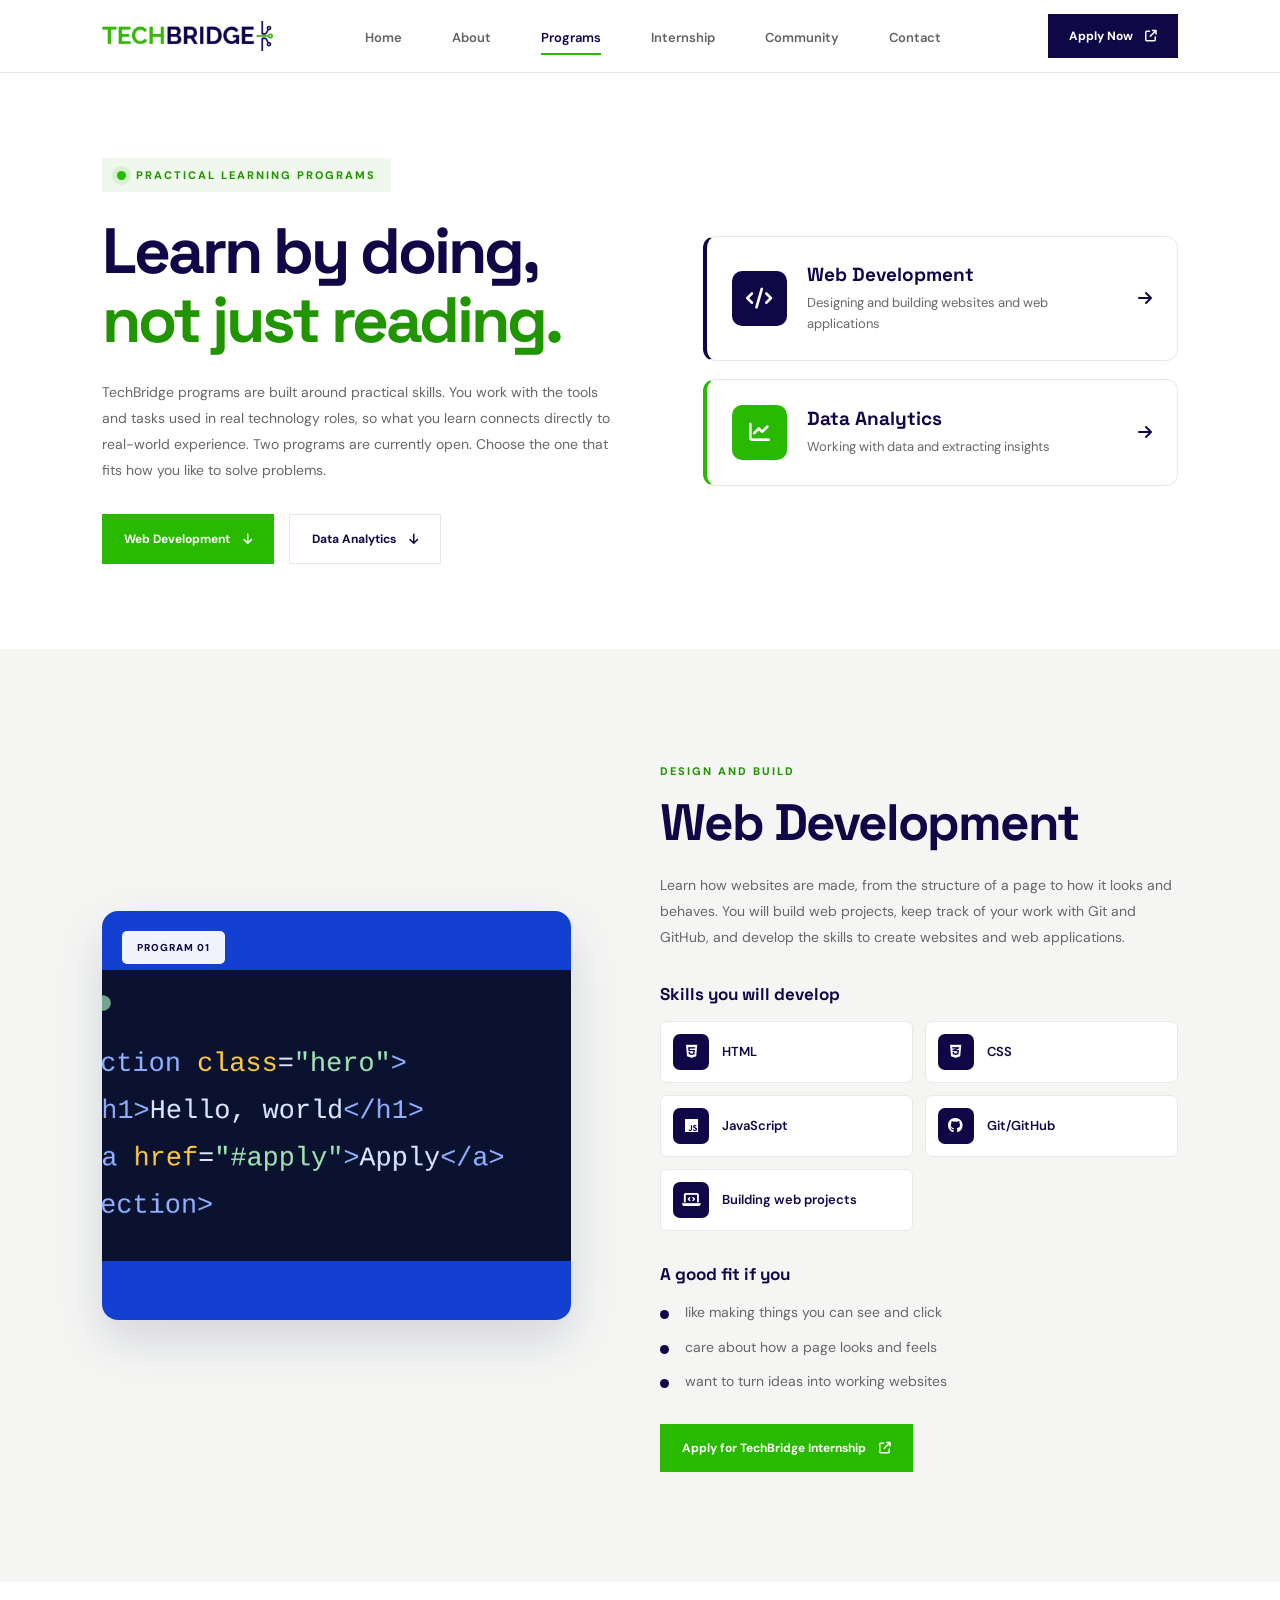
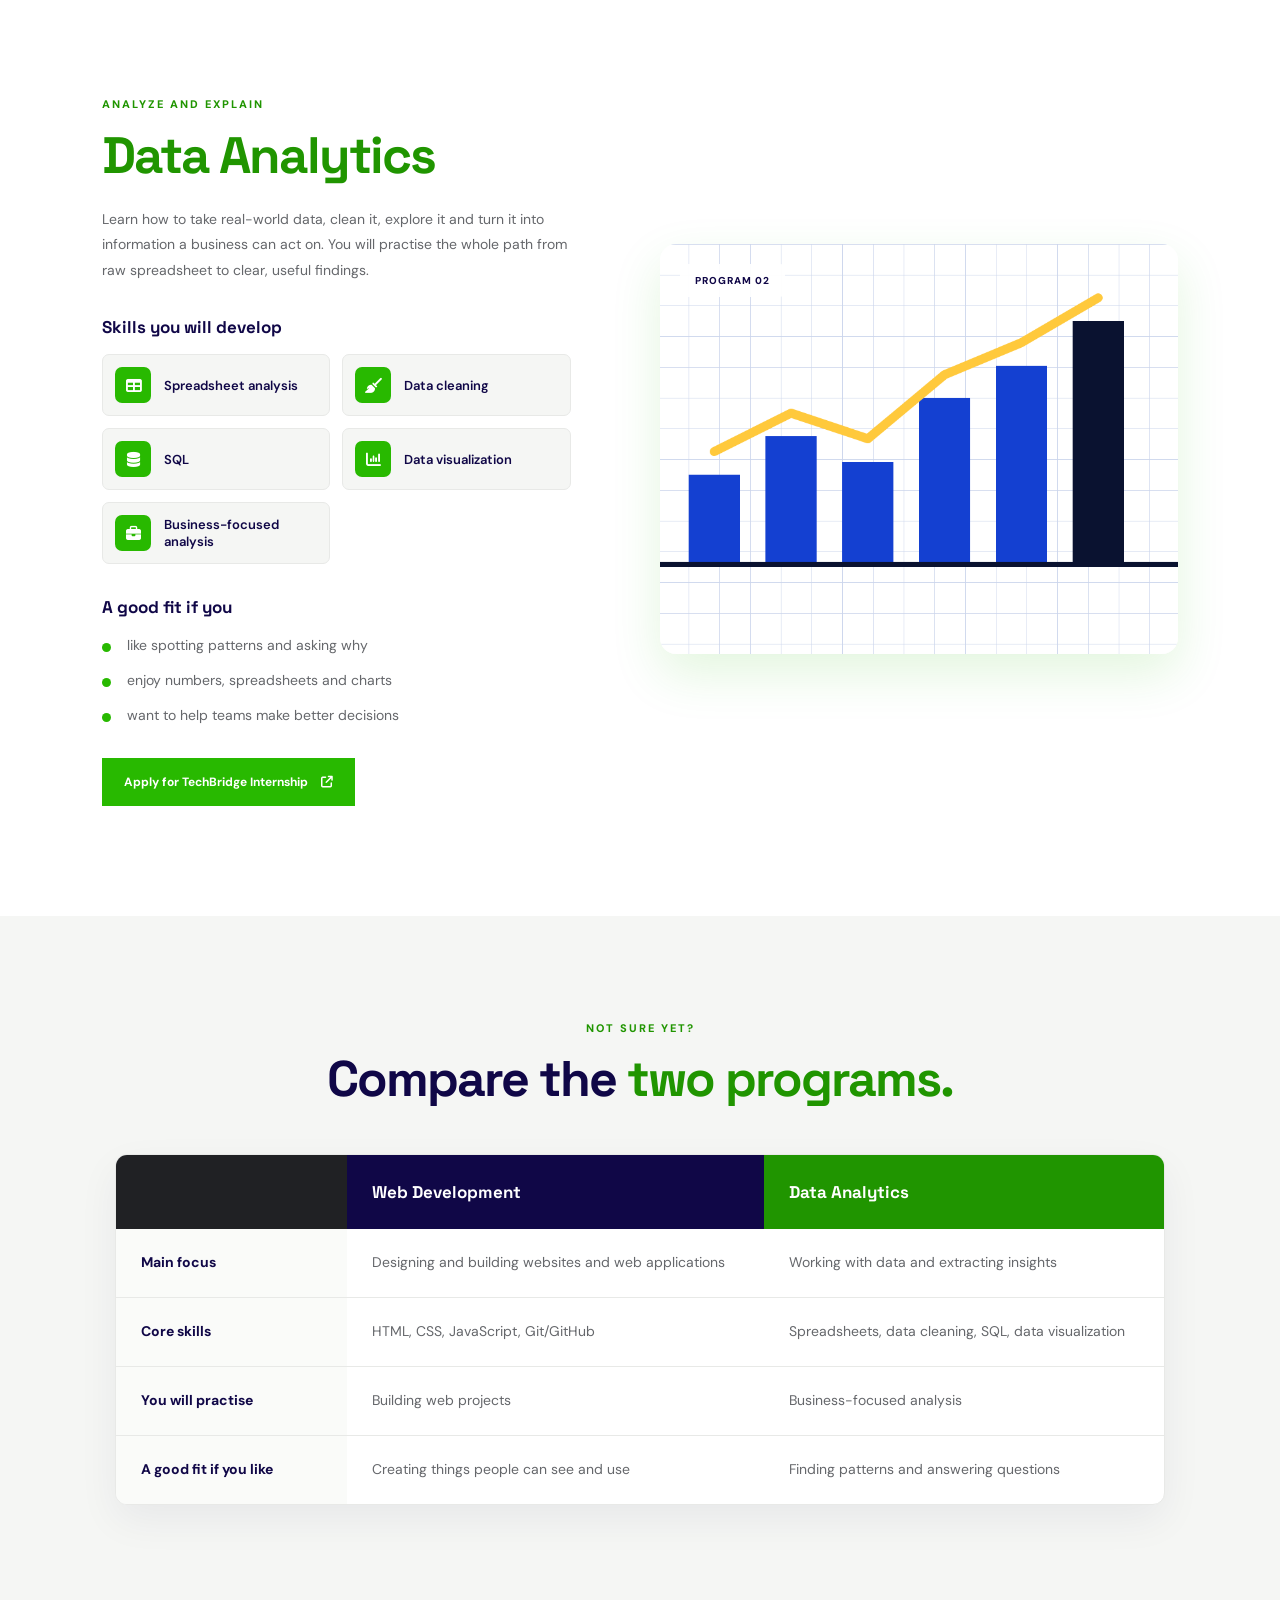
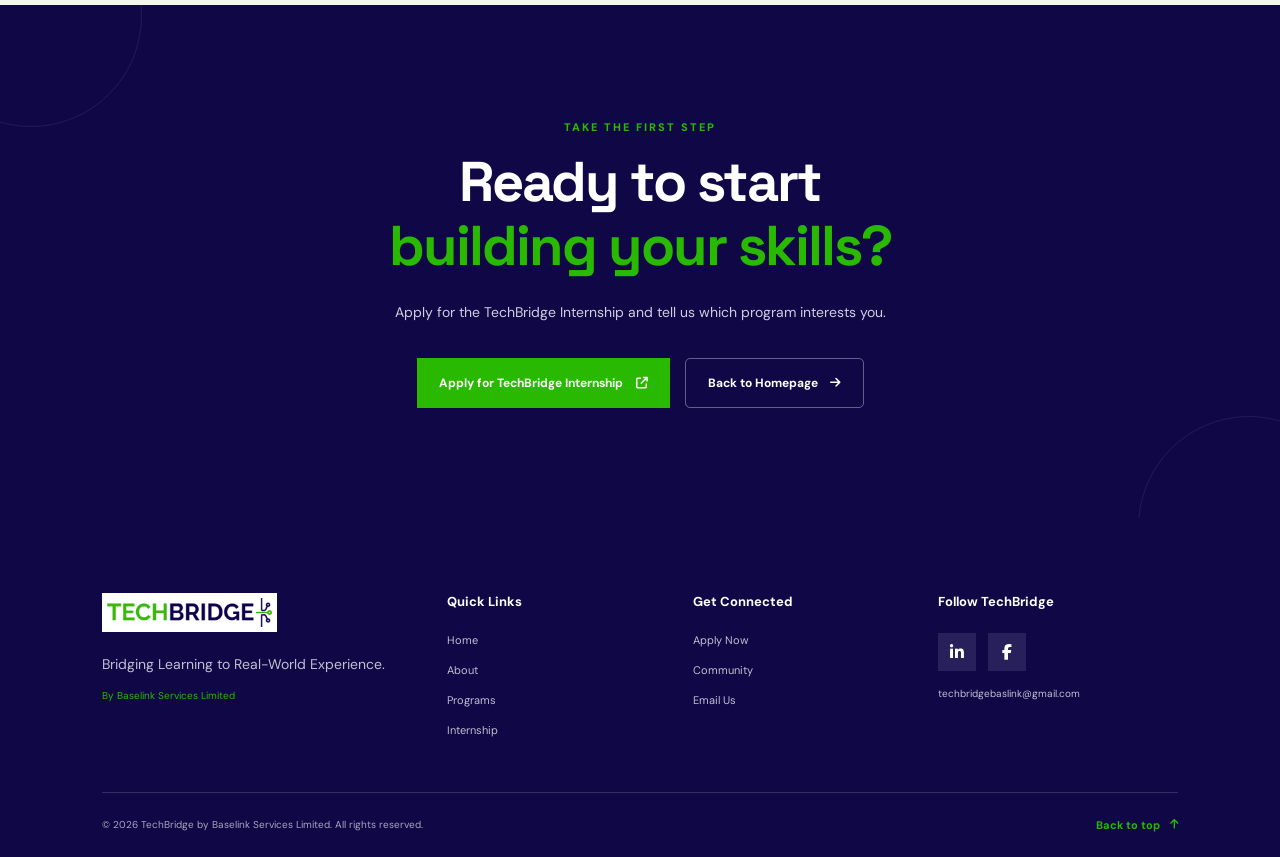
==== commit 33bdd729: "Add files via upload" ====
--- a/programs.html
+++ b/programs.html
@@ -34,9 +34,9 @@
                 <li><a href="index.html">Home</a></li>
                 <li><a href="index.html#about">About</a></li>
                 <li><a href="programs.html" class="active" aria-current="page">Programs</a></li>
-                <li><a href="index.html#internship">Internship</a></li>
+                <li><a href="roadmap.html">Internship</a></li>
                 <li><a href="index.html#community">Community</a></li>
-                <li><a href="#contact">Contact</a></li>
+                <li><a href="index.html#contact">Contact</a></li>
             </ul>
 
             <a href="https://forms.gle/8EbdSy5ttGfLZfjv5" class="nav-button" target="_blank" rel="noopener noreferrer">
@@ -53,7 +53,7 @@
                     <a href="index.html">Home</a>
                     <a href="index.html#about">About</a>
                     <a href="programs.html">Programs</a>
-                    <a href="index.html#internship">Internship</a>
+                    <a href="roadmap.html">Internship</a>
                     <a href="index.html#community">Community</a>
                     <a href="#contact">Contact</a>
                     <a href="https://forms.gle/8EbdSy5ttGfLZfjv5" target="_blank" rel="noopener noreferrer">Apply Now</a>
@@ -342,7 +342,7 @@
                 <a href="index.html">Home</a>
                 <a href="index.html#about">About</a>
                 <a href="programs.html">Programs</a>
-                <a href="index.html#internship">Internship</a>
+                <a href="roadmap.html">Internship</a>
 
             </div>
 
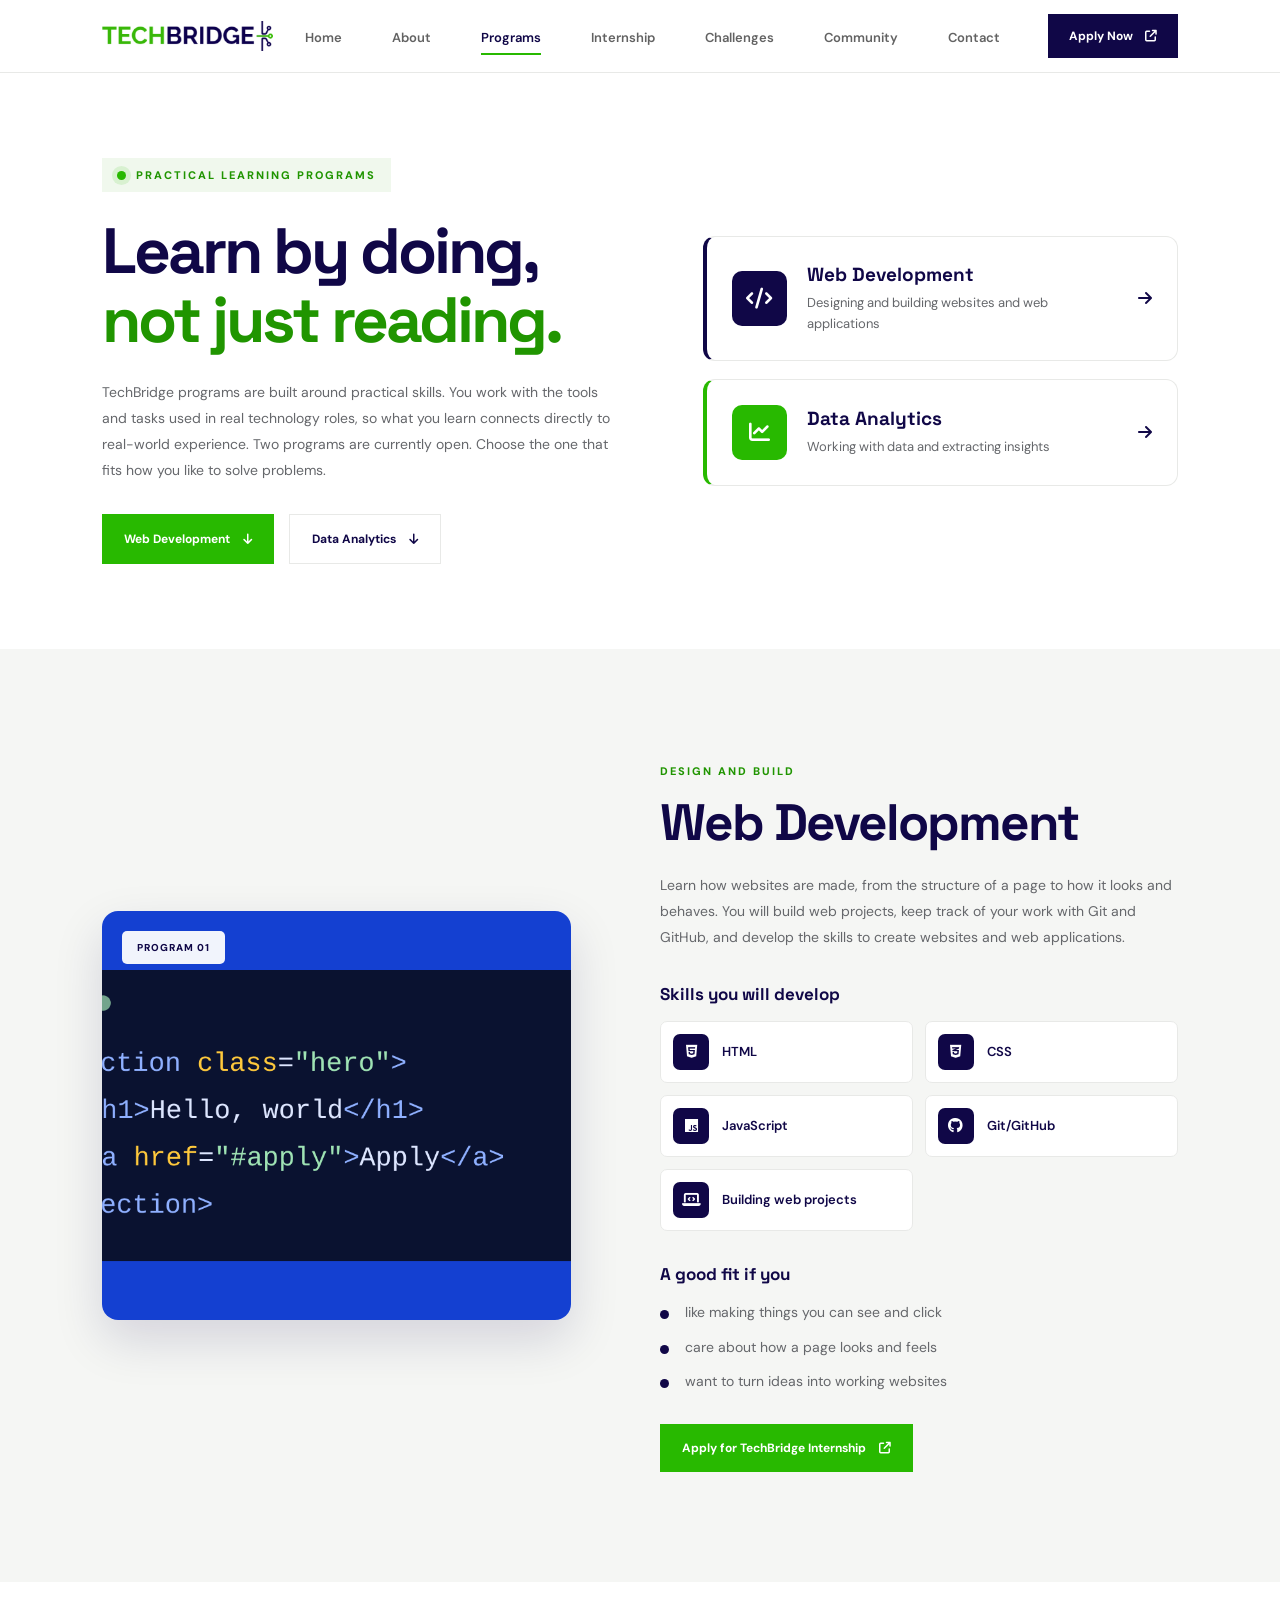
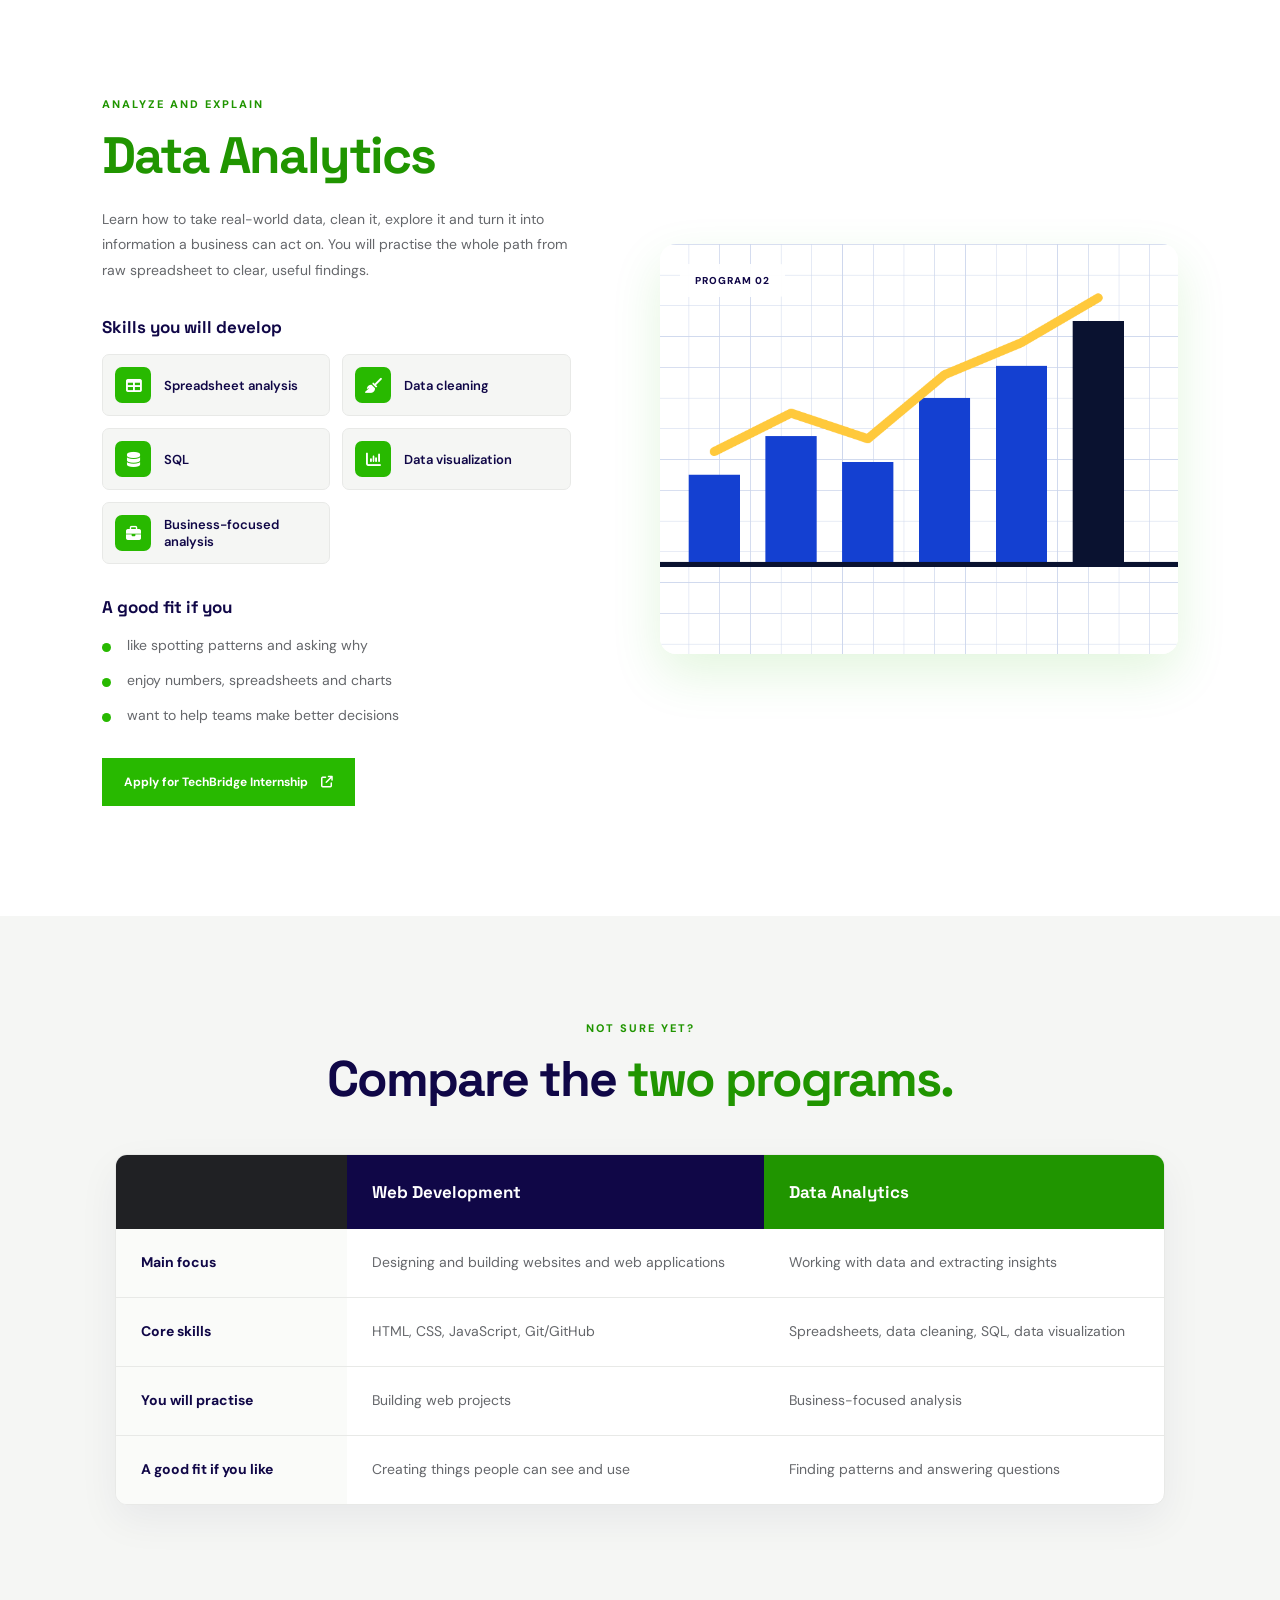
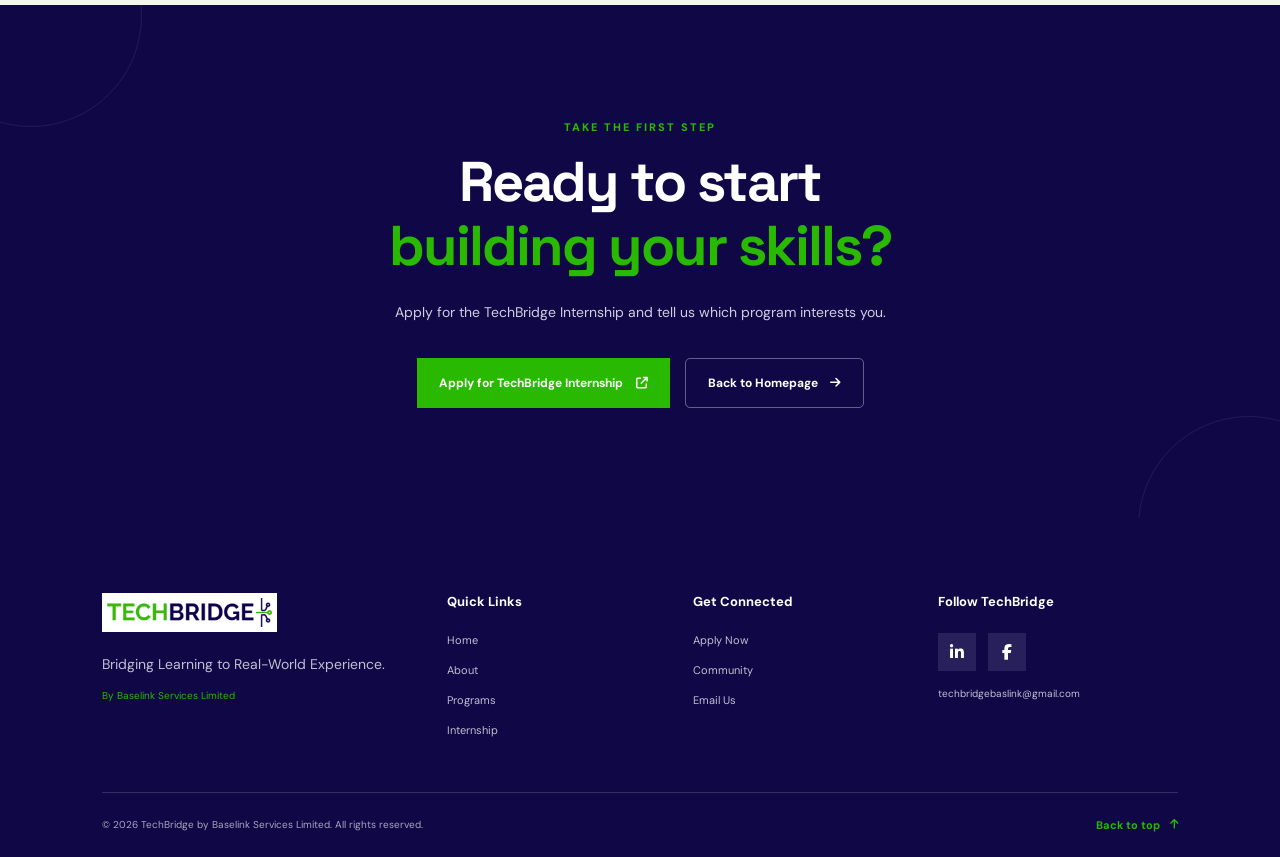
==== commit 937714c9: "Add files via upload" ====
--- a/programs.html
+++ b/programs.html
@@ -35,6 +35,7 @@
                 <li><a href="index.html#about">About</a></li>
                 <li><a href="programs.html" class="active" aria-current="page">Programs</a></li>
                 <li><a href="roadmap.html">Internship</a></li>
+                <li><a href="challenges.html">Challenges</a></li>
                 <li><a href="index.html#community">Community</a></li>
                 <li><a href="index.html#contact">Contact</a></li>
             </ul>
@@ -51,10 +52,11 @@
 
                 <div class="mobile-links">
                     <a href="index.html">Home</a>
-                    <a href="index.html#about">About</a>
+                    <a href="#about">About</a>
                     <a href="programs.html">Programs</a>
                     <a href="roadmap.html">Internship</a>
-                    <a href="index.html#community">Community</a>
+                    <a href="challenges.html">Challenges</a>
+                    <a href="#community">Community</a>
                     <a href="#contact">Contact</a>
                     <a href="https://forms.gle/8EbdSy5ttGfLZfjv5" target="_blank" rel="noopener noreferrer">Apply Now</a>
                 </div>
